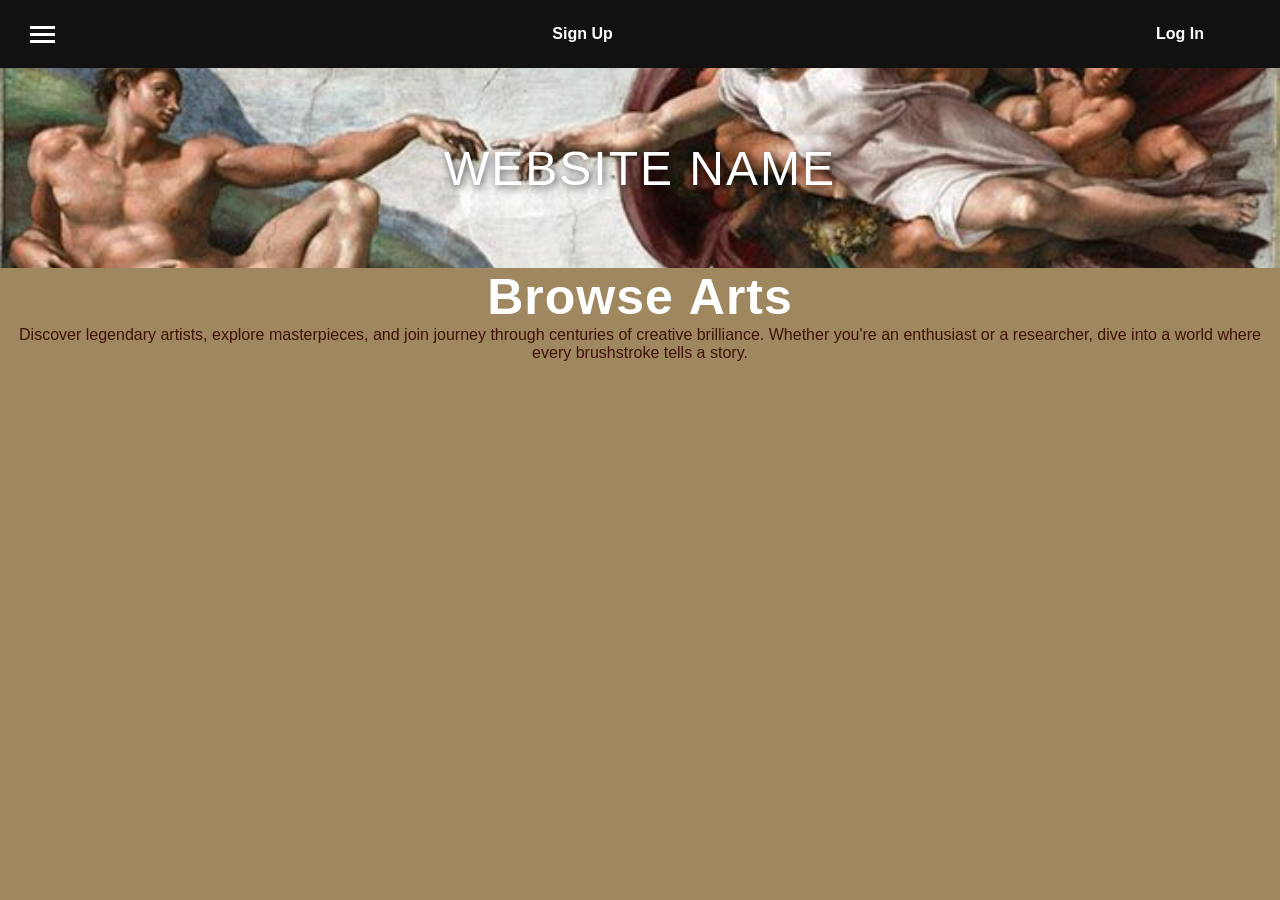
==== index.html @ c89aa7ad "yes" ====
<!DOCTYPE html>
<html lang="en">
    <head>
        <meta charset="utf-8">
        <title>The Work Of Art</title>
        <link rel="stylesheet" href="style.css">
    </head>
    <body>
      <header class="site-header">
        <nav class="nav-bar">
          <div class="menu-icon">
            <span></span>
            <span></span>
            <span></span>
          </div>
          <a href="Pagethree.html" class="nav-button">Sign Up</a>
          <a href="Pagetwo.html" class="nav-button">Log In</a>
        </nav>
        <div class="hero-banner">
          <a href="index.html">WEBSITE NAME</a>
        </div>

      </header>
      <main>
        <h1>Browse Arts</h1>
        <p>Discover legendary artists, explore masterpieces, and join journey through centuries of creative brilliance.
          Whether you're an enthusiast or a researcher, dive into a world where every brushstroke tells a story.
        </p>
      </main>

    </body>
</html>
---- style.css ----
* {
  margin: 0;
  padding: 0;
  box-sizing: border-box;
}

body {
    text-align: center;
    background-color: #9f8860;
    margin: 0px;
    color: white;
}
.nav-bar {
  background-color: #111;
  display: flex;
  justify-content: space-between; 
  align-items: center;
  padding: 15px 30px;
}

.nav-button {
    display: inline-block;
    color: #ffffff;             
    width: 140px;
    padding: 10px 0;
    text-decoration: none;      
    font-family:'Franklin Gothic Medium', 'Arial Narrow', Arial, sans-serif;
    font-weight: bold;
    font-size: 16px;
    border-radius: 0px;         
}

.menu-icon span {
  display: block;
  width: 25px;
  height: 3px;
  background-color: white;
  margin: 4px 0;
}

.hero-banner {
  background-image: url('Ohyeahart.jpg'); 
  background-size: cover;
  background-position: center;
  height: 200px; 
  display: flex;
  justify-content: center;
  align-items: center;
  position: relative;
}

.hero-banner a {
  color: white;
  font-size: 3rem;
  font-family: 'Impact', 'Arial Black', sans-serif;
  letter-spacing: 2px;
  text-shadow: 2px 2px 8px rgba(0, 0, 0, 0.7);
  text-decoration: none;
}
main {
  margin: 0 auto;
}

p {
  color: #411206;
  font-family: 'Franklin Gothic Medium', 'Arial Narrow', Arial, sans-serif;
}

header{
  background-color: #000000;
  margin: 0;
  text-align: center;
}

.logo {
    width: 400px;
    margin: 10px 0px;
}

nav {
    display: flex;
    justify-content: right;
    gap: 20px;
    padding-right: 50px;
}

#overlay {
    padding-top: 180px;
    font-style: italic;
}


h1 {
    color: #ffffff;
    font-family: 'Poppins', sans-serif;
    font-size: 50px;
    word-spacing: 2px;
    letter-spacing: 1px;
    margin: 0px 0px;
}
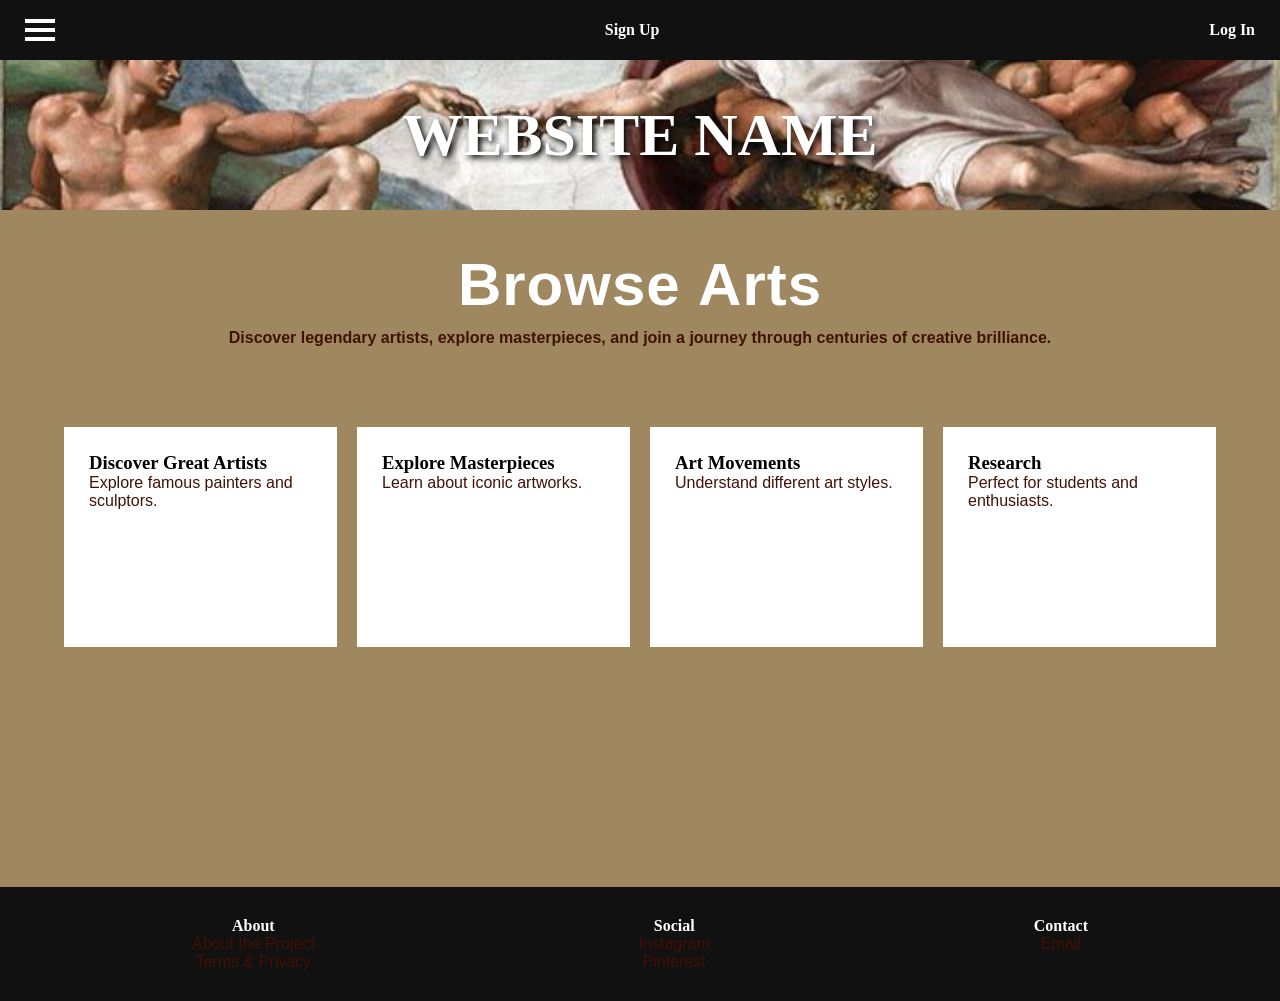
==== commit e8fc45e5: "Added footer and info boxes" ====
--- a/index.html
+++ b/index.html
@@ -22,11 +22,65 @@
 
       </header>
       <main>
-        <h1>Browse Arts</h1>
-        <p>Discover legendary artists, explore masterpieces, and join journey through centuries of creative brilliance.
-          Whether you're an enthusiast or a researcher, dive into a world where every brushstroke tells a story.
-        </p>
+       <section class="welcome">
+
+         <h1>Browse Arts</h1>
+         <p>
+           Discover legendary artists, explore masterpieces, and join a journey
+           through centuries of creative brilliance.
+         </p>
+       </section>
+
+       <section class="info-boxes">
+
+         <div class="box">
+           <h3>Discover Great Artists</h3>
+           <p>Explore famous painters and sculptors.</p>
+         </div>
+
+         <div class="box">
+           <h3>Explore Masterpieces</h3>
+           <p>Learn about iconic artworks.</p>
+          </div>
+
+         <div class="box">
+           <h3>Art Movements</h3>
+           <p>Understand different art styles.</p>
+         </div>
+
+         <div class="box">
+           <h3>Research</h3>
+           <p>Perfect for students and enthusiasts.</p>
+         </div>
+
+        </section>
+
       </main>
 
+      <footer>
+
+       <div class="footer-image"></div>
+
+       <div class="footer-content">
+         <div>
+            <h4>About</h4>
+            <p>About the Project</p>
+            <p>Terms & Privacy</p>
+         </div>
+
+         <div>
+            <h4>Social</h4>
+            <p>Instagram</p>
+            <p>Pinterest</p>
+         </div>
+
+         <div>
+            <h4>Contact</h4>
+            <p>Email</p>
+         </div>
+
+        </div>
+
+      </footer>
     </body>
 </html>
--- a/style.css
+++ b/style.css
@@ -10,55 +10,81 @@
     margin: 0px;
     color: white;
 }
-.nav-bar {
-  background-color: #111;
-  display: flex;
-  justify-content: space-between; 
-  align-items: center;
-  padding: 15px 30px;
+
+.nav-bar{
+    background:#111;
+    height:60px;
+
+    display:flex;
+    justify-content:space-between;
+    align-items:center;
+
+    padding:0 25px;
 }
 
-.nav-button {
-    display: inline-block;
-    color: #ffffff;             
-    width: 140px;
-    padding: 10px 0;
-    text-decoration: none;      
-    font-family:'Franklin Gothic Medium', 'Arial Narrow', Arial, sans-serif;
-    font-weight: bold;
-    font-size: 16px;
-    border-radius: 0px;         
+.nav-button{
+    color:white;
+    text-decoration:none;
+    font-weight:bold;
 }
 
-.menu-icon span {
-  display: block;
-  width: 25px;
-  height: 3px;
-  background-color: white;
-  margin: 4px 0;
+.menu-icon{
+    display:flex;
+    flex-direction:column;
+    gap:5px;
 }
 
-.hero-banner {
-  background-image: url('Ohyeahart.jpg'); 
-  background-size: cover;
-  background-position: center;
-  height: 200px; 
-  display: flex;
-  justify-content: center;
-  align-items: center;
-  position: relative;
+.menu-icon span{
+    width:30px;
+    height:4px;
+    background:white;
 }
 
-.hero-banner a {
-  color: white;
-  font-size: 3rem;
-  font-family: 'Impact', 'Arial Black', sans-serif;
-  letter-spacing: 2px;
-  text-shadow: 2px 2px 8px rgba(0, 0, 0, 0.7);
-  text-decoration: none;
+.hero-banner{
+
+    background-image:url("Ohyeahart.jpg");
+
+    background-size:cover;
+    background-position:center;
+
+    height: 150px;
+
+    display:flex;
+    justify-content:center;
+    align-items:center;
 }
+
+.hero-banner a{
+
+    text-decoration:none;
+    color:white;
+    font-size:60px;
+    font-weight:bold;
+    text-shadow:3px 3px 6px black;
+}
+
 main {
   margin: 0 auto;
+}
+
+.welcome{
+
+    text-align:center;
+    padding:40px;
+
+}
+
+.welcome h1{
+
+    color:white;
+    font-size:60px;
+}
+
+.welcome p{
+
+    margin-top:10px;
+    font-weight:bold;
+
 }
 
 p {
@@ -99,3 +125,50 @@
     margin: 0px 0px;
 }
 
+.info-boxes{
+
+    display:grid;
+
+    grid-template-columns:repeat(4,1fr);
+
+    gap:20px;
+
+    width:90%;
+
+    margin:40px auto;
+}
+
+.box{
+
+    background:white;
+
+    color:black;
+
+    padding:25px;
+
+    min-height:220px;
+
+    text-align:left;
+}
+
+footer{
+
+    margin-top:60px;
+}
+
+.footer-image{
+
+    background-image:url("images/footer.jpg");
+    height:180px;
+    background-size:cover;
+    background-position:center;
+
+}
+
+.footer-content{
+    background:#111;
+    color:white;
+    display:flex;
+    justify-content:space-around;
+    paddinG:30px;
+}
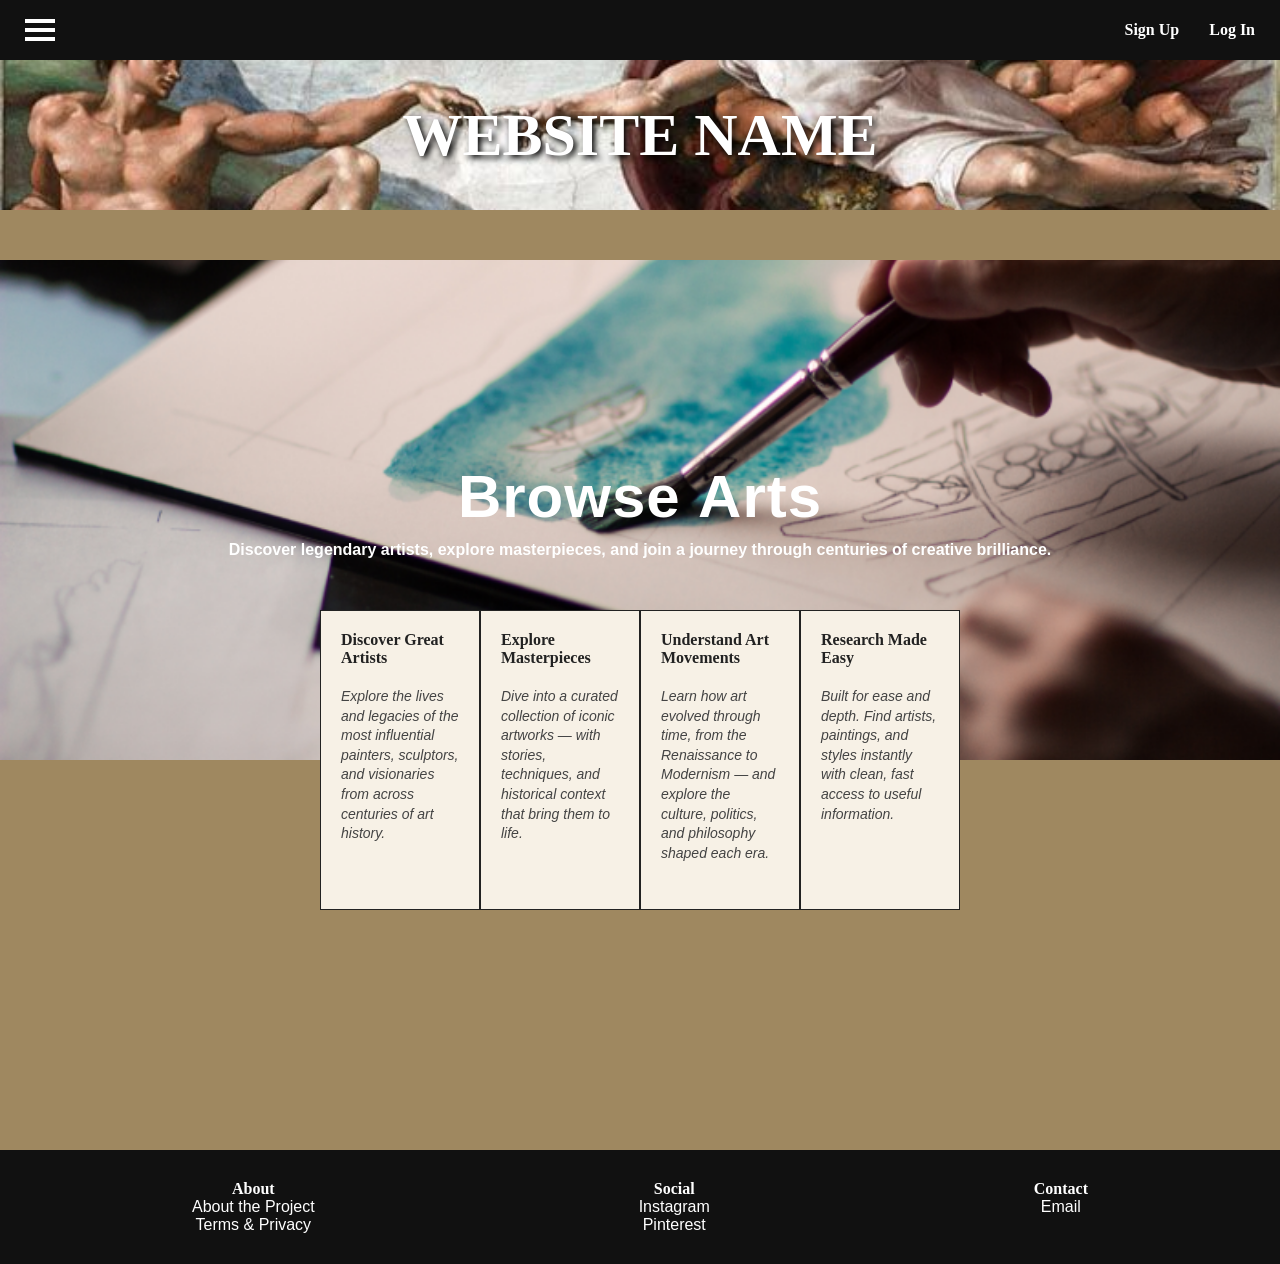
==== commit e5eb0197: "Major changes - improved info boxes and added main image" ====
--- a/index.html
+++ b/index.html
@@ -22,35 +22,48 @@
 
       </header>
       <main>
-       <section class="welcome">
 
+        <section class="welcome">
          <h1>Browse Arts</h1>
          <p>
-           Discover legendary artists, explore masterpieces, and join a journey
-           through centuries of creative brilliance.
+            Discover legendary artists, explore masterpieces, and join a journey
+            through centuries of creative brilliance.
          </p>
-       </section>
+        </section>
 
-       <section class="info-boxes">
+        <section class="info-boxes">
 
          <div class="box">
            <h3>Discover Great Artists</h3>
-           <p>Explore famous painters and sculptors.</p>
+           <p>
+              Explore the lives and legacies of the most influential painters,
+              sculptors, and visionaries from across centuries of art history.
+           </p>
          </div>
 
          <div class="box">
            <h3>Explore Masterpieces</h3>
-           <p>Learn about iconic artworks.</p>
+            <p>
+              Dive into a curated collection of iconic artworks — with stories,
+              techniques, and historical context that bring them to life.
+            </p>
           </div>
 
-         <div class="box">
-           <h3>Art Movements</h3>
-           <p>Understand different art styles.</p>
-         </div>
+          <div class="box">
+            <h3>Understand Art Movements</h3>
+            <p>
+             Learn how art evolved through time, from the Renaissance to
+             Modernism — and explore the culture, politics, and philosophy
+             shaped each era.
+            </p>
+          </div>
 
-         <div class="box">
-           <h3>Research</h3>
-           <p>Perfect for students and enthusiasts.</p>
+          <div class="box">
+           <h3>Research Made Easy</h3>
+           <p>
+             Built for ease and depth. Find artists, paintings, and styles
+             instantly with clean, fast access to useful information.
+           </p>
          </div>
 
         </section>
--- a/style.css
+++ b/style.css
@@ -12,26 +12,28 @@
 }
 
 .nav-bar{
+    display:flex;
+    align-items:center;
+    padding:0 25px;
     background:#111;
     height:60px;
+}
 
+.menu-icon{
     display:flex;
-    justify-content:space-between;
-    align-items:center;
+    flex-direction:column;
+    gap:5px;
+}
 
-    padding:0 25px;
+.nav-button:first-of-type{
+    margin-left:auto;
 }
 
 .nav-button{
     color:white;
     text-decoration:none;
     font-weight:bold;
-}
-
-.menu-icon{
-    display:flex;
-    flex-direction:column;
-    gap:5px;
+    margin-left:30px;
 }
 
 .menu-icon span{
@@ -68,10 +70,20 @@
 }
 
 .welcome{
+    background-image:url("art.png");
+    background-size:cover;
+    background-position:center;
+
+    height:500px;
+
+    display:flex;
+    flex-direction:column;
+    justify-content:center;
+    align-items:center;
 
     text-align:center;
     padding:40px;
-
+    margin-top: 50px;
 }
 
 .welcome h1{
@@ -88,7 +100,6 @@
 }
 
 p {
-  color: #411206;
   font-family: 'Franklin Gothic Medium', 'Arial Narrow', Arial, sans-serif;
 }
 
@@ -101,13 +112,6 @@
 .logo {
     width: 400px;
     margin: 10px 0px;
-}
-
-nav {
-    display: flex;
-    justify-content: right;
-    gap: 20px;
-    padding-right: 50px;
 }
 
 #overlay {
@@ -126,29 +130,44 @@
 }
 
 .info-boxes{
+    display:grid;
+    grid-template-columns:repeat(4, 1fr);
 
-    display:grid;
+    width:50%;
+    margin:-150px auto 0;
 
-    grid-template-columns:repeat(4,1fr);
-
-    gap:20px;
-
-    width:90%;
-
-    margin:40px auto;
+    position:relative;
+    z-index:2;
 }
 
 .box{
+    background:#f7f1e6;
+    color:#222;
 
-    background:white;
+    padding:20px;
 
-    color:black;
+    height:300px;
 
-    padding:25px;
+    border:1px solid #222;
 
-    min-height:220px;
+    border-radius:0;
+
+    box-shadow:none;
 
     text-align:left;
+}
+
+.box h3{
+    font-size:16px;
+    margin-bottom:20px;
+    color:#222;
+}
+
+.box p{
+    color:#444;
+    line-height:1.4;
+    font-style:italic;
+    font-size:14px;
 }
 
 footer{
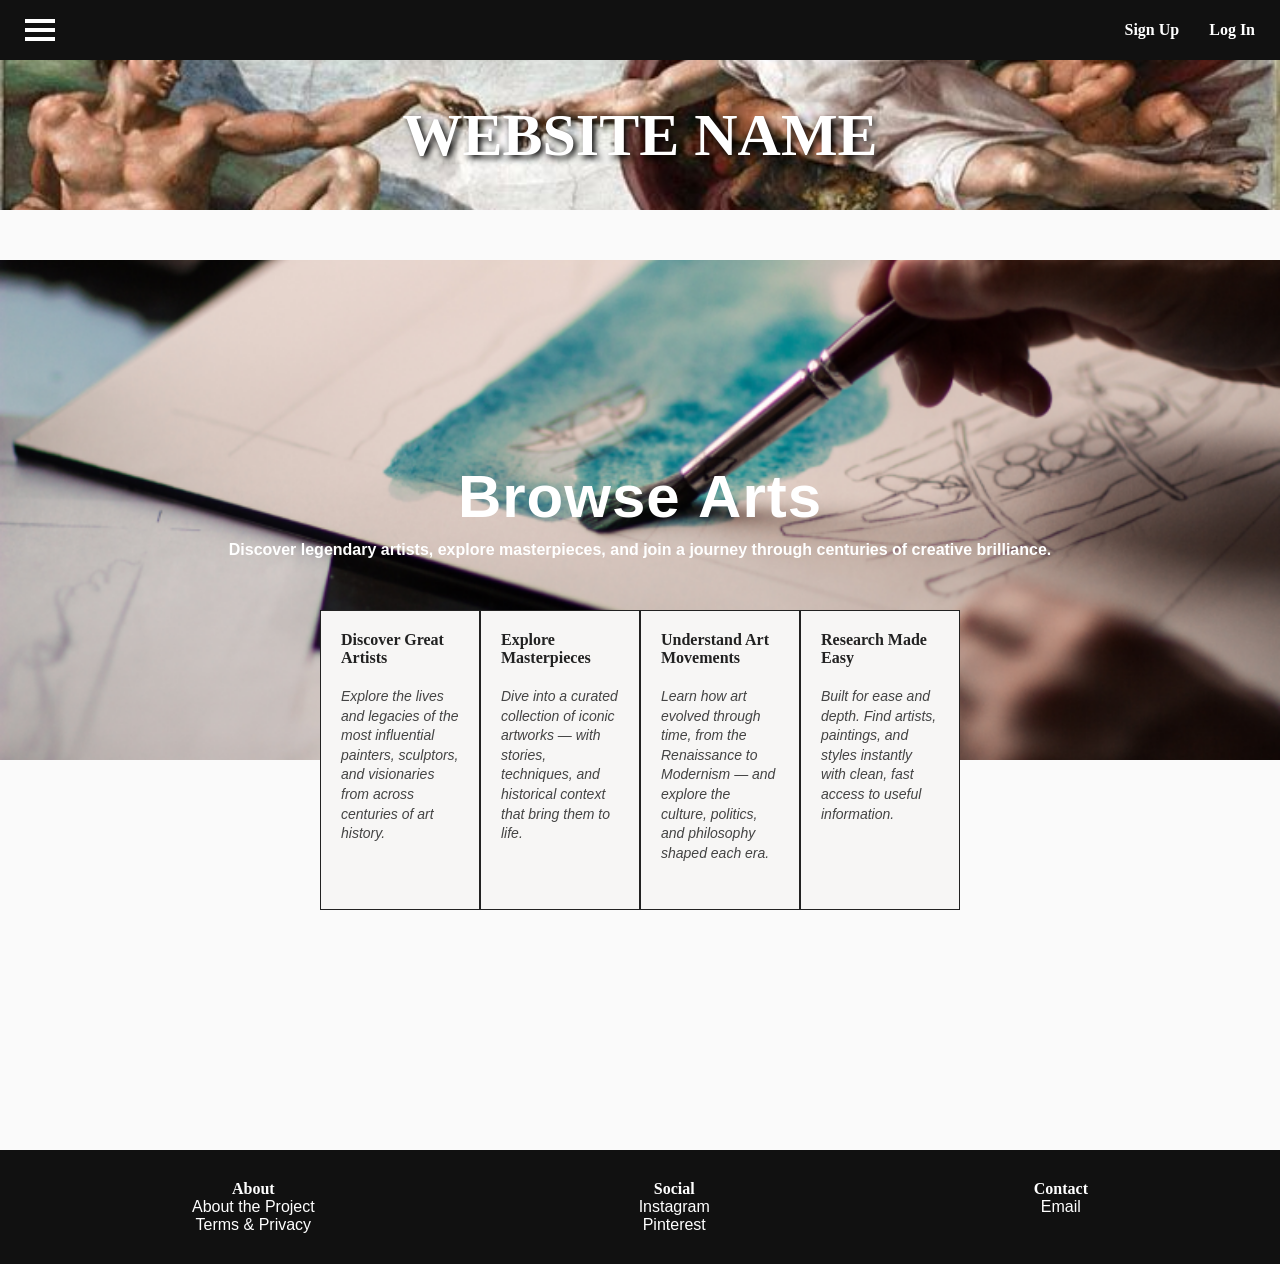
==== commit fe67ffdc: "Added a menu and improvised it" ====
--- a/index.html
+++ b/index.html
@@ -8,10 +8,57 @@
     <body>
       <header class="site-header">
         <nav class="nav-bar">
-          <div class="menu-icon">
-            <span></span>
-            <span></span>
-            <span></span>
+          <div class="menu-container">
+
+           <button class="menu-icon" id="menuBtn">
+             <span></span>
+             <span></span>
+             <span></span>
+           </button>
+
+           <div class="side-menu" id="sideMenu">
+
+             <button class="close-menu" id="closeBtn">
+               ×
+             </button>
+
+             <h4>MAIN</h4>
+
+             <a href="index.html">Home 🏠</a>
+             <a href="#">Artists 🎨</a>
+             <a href="#">Artworks 🖼️</a>
+             <a href="#">Movements / Styles 🌈</a>
+             <a href="#">Timeline 📜</a>
+             <a href="#">Explore by Region 🌎</a>
+             <a href="#">Learn Art 🧑‍🎨</a>
+
+
+             <h4>BROWSE</h4>
+
+             <a href="#">Featured Artist ⭐</a>
+             <a href="#">Random Artwork 🎲</a>
+             <a href="#">Artist Quotes 🖌️</a>
+             <a href="#">Did You Know? 💡</a>
+
+
+             <h4>INFORMATION</h4>
+
+             <a href="#">About the Site ℹ️</a>
+             <a href="#">Contact / Feedback 💬</a>
+             <a href="#">Terms & Licensing 📜</a>
+             <a href="#">Credits 🎨</a>
+
+
+             <h4>SOCIAL LINKS</h4>
+
+             <a href="#">Instagram</a>
+             <a href="#">Pinterest</a>
+             <a href="#">YouTube</a>
+             <a href="#">X / Twitter</a>
+             <a href="#">Email</a>
+
+            </div>
+
           </div>
           <a href="Pagethree.html" class="nav-button">Sign Up</a>
           <a href="Pagetwo.html" class="nav-button">Log In</a>
@@ -95,5 +142,24 @@
         </div>
 
       </footer>
+    <script>
+
+      const menuBtn = document.getElementById("menuBtn");
+      const sideMenu = document.getElementById("sideMenu");
+      const closeBtn = document.getElementById("closeBtn");
+
+      menuBtn.addEventListener("click", () => {
+
+        sideMenu.style.display = "flex";
+
+      });
+
+      closeBtn.addEventListener("click", () => {
+
+        sideMenu.style.display = "none";
+
+      });
+
+      </script>
     </body>
 </html>
--- a/style.css
+++ b/style.css
@@ -5,26 +5,121 @@
 }
 
 body {
-    text-align: center;
-    background-color: #9f8860;
-    margin: 0px;
-    color: white;
+  text-align: center;
+  background-color: #fafafa;
+  margin: 0px;
+  color: white;
 }
 
 .nav-bar{
-    display:flex;
-    align-items:center;
-    padding:0 25px;
-    background:#111;
-    height:60px;
+  display:flex;
+  align-items:center;
+  padding:0 25px;
+  background:#111;
+  height:60px;
 }
 
 .menu-icon{
-    display:flex;
+  background:none;
+  border:none;
+  cursor:pointer;
+  display:flex;
+  flex-direction:column;
+  gap:5px;
+}
+
+.menu-icon span{
+  width:30px;
+  height:4px;
+  background:white;
+}
+
+.menu-container{
+  position:relative;
+}
+
+.side-menu{
+    position:fixed;
+
+    top:0;
+    left:0;
+
+    width:300px;
+    height:100vh;
+
+    background:#ffffff;
+
+    padding:25px 30px;
+
+    border:1px solid #777;
+    border-radius:0 15px 15px 0;
+
+    box-shadow:5px 0 15px rgba(0,0,0,.3);
+
+    display:none;
     flex-direction:column;
-    gap:5px;
-}
-
+
+    z-index:2000;
+
+    text-align:left;
+}
+
+.close-menu{
+
+    align-self:flex-start;
+
+    background:none;
+
+    border:none;
+
+    font-size:25px;
+
+    line-height:20px;
+
+    cursor:pointer;
+
+    color:#111;
+
+    padding:0;
+
+    margin-bottom:10px;
+
+}
+
+.side-menu h4{
+    font-family:Arial, sans-serif;
+    font-size:18px;
+
+    margin:20px 0 8px;
+
+    color:#111;
+}
+.side-menu a{
+    color:#222;
+    text-decoration:none;
+
+    font-family:Arial, sans-serif;
+    font-size:16px;
+
+    padding:7px 0;
+
+    display:block;
+}
+
+.side-menu a::before{
+    content:"•";
+    margin-right:10px;
+}
+
+.side-menu a:hover{
+
+    text-decoration:underline;
+
+}
+.side-menu a:hover{
+  background:#f2f2f2;
+
+}
 .nav-button:first-of-type{
     margin-left:auto;
 }
@@ -36,11 +131,6 @@
     margin-left:30px;
 }
 
-.menu-icon span{
-    width:30px;
-    height:4px;
-    background:white;
-}
 
 .hero-banner{
 
@@ -141,19 +231,13 @@
 }
 
 .box{
-    background:#f7f1e6;
+    background:#f7f6f5;
     color:#222;
-
     padding:20px;
-
     height:300px;
-
     border:1px solid #222;
-
     border-radius:0;
-
     box-shadow:none;
-
     text-align:left;
 }
 
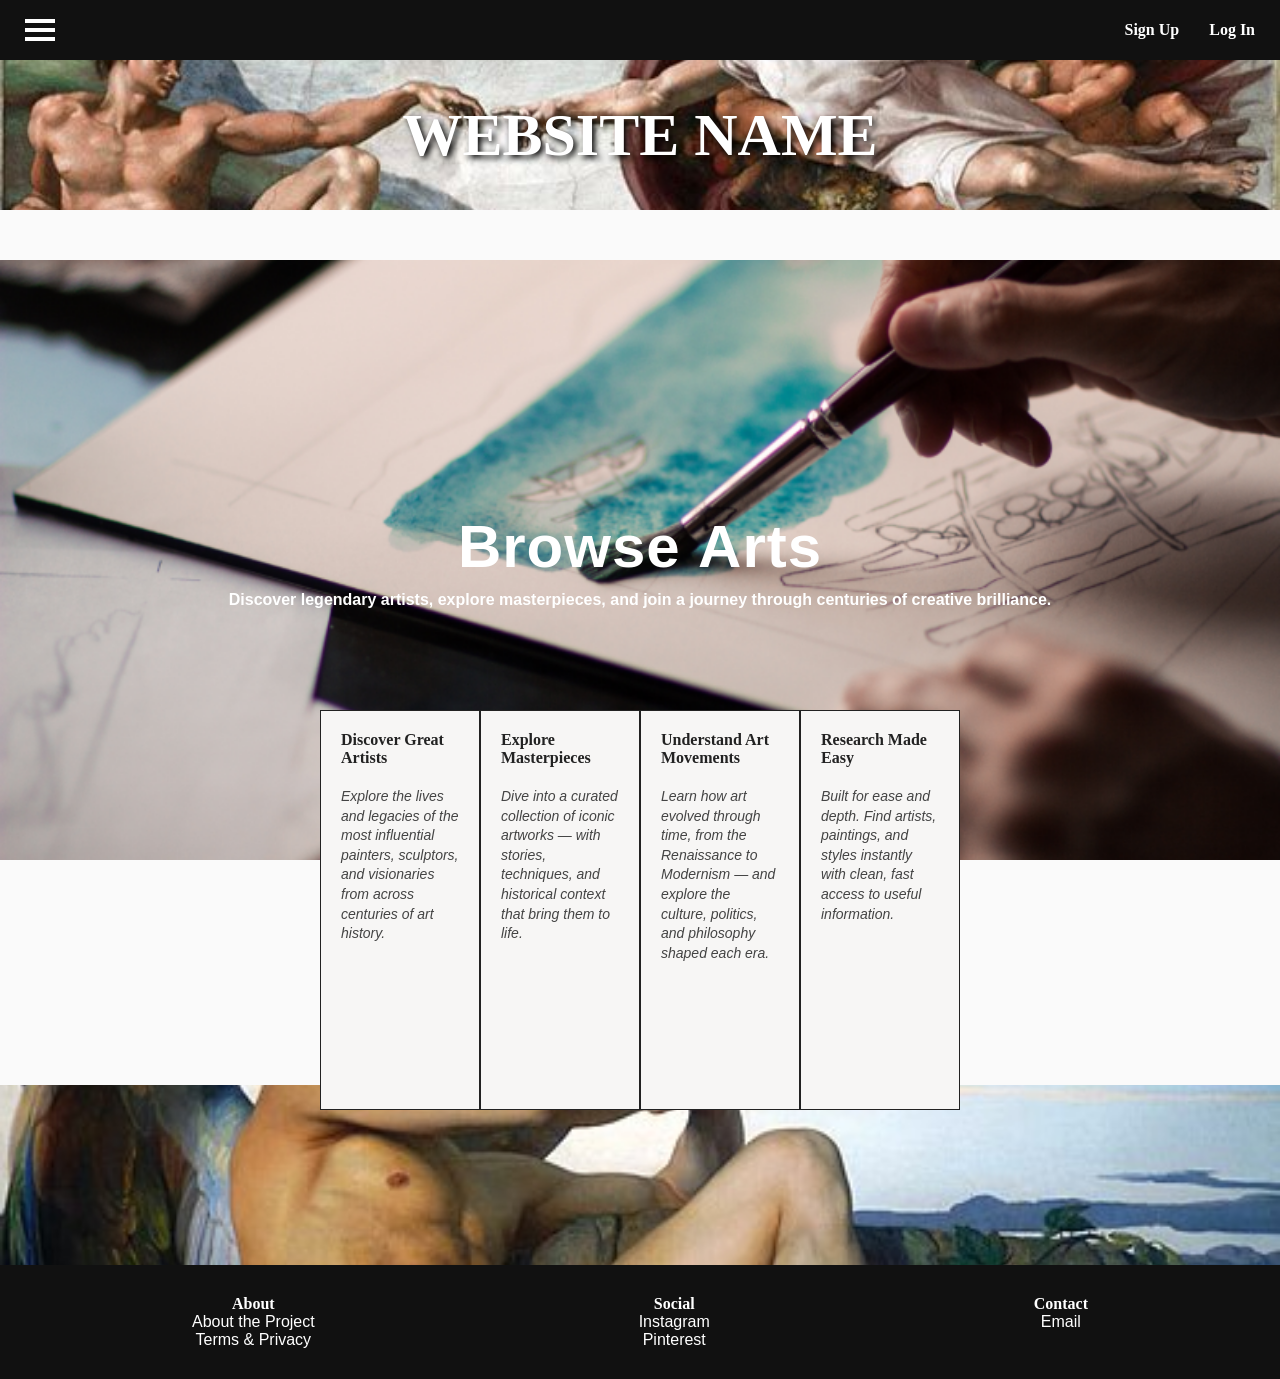
==== commit 17d7a460: "Minor Changes" ====
--- a/index.html
+++ b/index.html
@@ -24,29 +24,29 @@
 
              <h4>MAIN</h4>
 
-             <a href="index.html">Home 🏠</a>
-             <a href="#">Artists 🎨</a>
-             <a href="#">Artworks 🖼️</a>
-             <a href="#">Movements / Styles 🌈</a>
-             <a href="#">Timeline 📜</a>
-             <a href="#">Explore by Region 🌎</a>
-             <a href="#">Learn Art 🧑‍🎨</a>
+             <a href="index.html">Home </a>
+             <a href="#">Artists </a>
+             <a href="#">Artworks </a>
+             <a href="#">Movements / Styles </a>
+             <a href="#">Timeline </a>
+             <a href="#">Explore by Region </a>
+             <a href="#">Learn Art </a>
 
 
              <h4>BROWSE</h4>
 
-             <a href="#">Featured Artist ⭐</a>
-             <a href="#">Random Artwork 🎲</a>
-             <a href="#">Artist Quotes 🖌️</a>
-             <a href="#">Did You Know? 💡</a>
+             <a href="#">Featured Artist </a>
+             <a href="#">Random Artwork </a>
+             <a href="#">Artist Quotes </a>
+             <a href="#">Did You Know? </a>
 
 
              <h4>INFORMATION</h4>
 
-             <a href="#">About the Site ℹ️</a>
-             <a href="#">Contact / Feedback 💬</a>
-             <a href="#">Terms & Licensing 📜</a>
-             <a href="#">Credits 🎨</a>
+             <a href="#">About the Site </a>
+             <a href="#">Contact / Feedback </a>
+             <a href="#">Terms & Licensing </a>
+             <a href="#">Credits </a>
 
 
              <h4>SOCIAL LINKS</h4>
--- a/style.css
+++ b/style.css
@@ -1,9 +1,31 @@
+/* ========================================
+   RESET / GLOBAL STYLES
+======================================== */
+
 * {
   margin: 0;
   padding: 0;
   box-sizing: border-box;
 }
 
+p {
+  font-family: 'Franklin Gothic Medium', 'Arial Narrow', Arial, sans-serif;
+}
+
+h1 {
+  color: #ffffff;
+  font-family: 'Poppins', sans-serif;
+  font-size: 50px;
+  word-spacing: 2px;
+  letter-spacing: 1px;
+  margin: 0px 0px;
+}
+
+
+/* ========================================
+   BODY
+======================================== */
+
 body {
   text-align: center;
   background-color: #fafafa;
@@ -11,267 +33,274 @@
   color: white;
 }
 
-.nav-bar{
-  display:flex;
-  align-items:center;
-  padding:0 25px;
-  background:#111;
-  height:60px;
-}
-
-.menu-icon{
-  background:none;
-  border:none;
-  cursor:pointer;
-  display:flex;
-  flex-direction:column;
-  gap:5px;
-}
-
-.menu-icon span{
-  width:30px;
-  height:4px;
-  background:white;
-}
-
-.menu-container{
-  position:relative;
-}
-
-.side-menu{
-    position:fixed;
-
-    top:0;
-    left:0;
-
-    width:300px;
-    height:100vh;
-
-    background:#ffffff;
-
-    padding:25px 30px;
-
-    border:1px solid #777;
-    border-radius:0 15px 15px 0;
-
-    box-shadow:5px 0 15px rgba(0,0,0,.3);
-
-    display:none;
-    flex-direction:column;
-
-    z-index:2000;
-
-    text-align:left;
-}
-
-.close-menu{
-
-    align-self:flex-start;
-
-    background:none;
-
-    border:none;
-
-    font-size:25px;
-
-    line-height:20px;
-
-    cursor:pointer;
-
-    color:#111;
-
-    padding:0;
-
-    margin-bottom:10px;
-
-}
-
-.side-menu h4{
-    font-family:Arial, sans-serif;
-    font-size:18px;
-
-    margin:20px 0 8px;
-
-    color:#111;
-}
-.side-menu a{
-    color:#222;
-    text-decoration:none;
-
-    font-family:Arial, sans-serif;
-    font-size:16px;
-
-    padding:7px 0;
-
-    display:block;
-}
-
-.side-menu a::before{
-    content:"•";
-    margin-right:10px;
-}
-
-.side-menu a:hover{
-
-    text-decoration:underline;
-
-}
-.side-menu a:hover{
-  background:#f2f2f2;
-
-}
-.nav-button:first-of-type{
-    margin-left:auto;
-}
-
-.nav-button{
-    color:white;
-    text-decoration:none;
-    font-weight:bold;
-    margin-left:30px;
-}
-
-
-.hero-banner{
-
-    background-image:url("Ohyeahart.jpg");
-
-    background-size:cover;
-    background-position:center;
-
-    height: 150px;
-
-    display:flex;
-    justify-content:center;
-    align-items:center;
-}
-
-.hero-banner a{
-
-    text-decoration:none;
-    color:white;
-    font-size:60px;
-    font-weight:bold;
-    text-shadow:3px 3px 6px black;
-}
-
-main {
-  margin: 0 auto;
-}
-
-.welcome{
-    background-image:url("art.png");
-    background-size:cover;
-    background-position:center;
-
-    height:500px;
-
-    display:flex;
-    flex-direction:column;
-    justify-content:center;
-    align-items:center;
-
-    text-align:center;
-    padding:40px;
-    margin-top: 50px;
-}
-
-.welcome h1{
-
-    color:white;
-    font-size:60px;
-}
-
-.welcome p{
-
-    margin-top:10px;
-    font-weight:bold;
-
-}
-
-p {
-  font-family: 'Franklin Gothic Medium', 'Arial Narrow', Arial, sans-serif;
-}
-
-header{
+
+/* ========================================
+   HEADER
+======================================== */
+
+header {
   background-color: #000000;
   margin: 0;
   text-align: center;
 }
 
-.logo {
-    width: 400px;
-    margin: 10px 0px;
-}
-
-#overlay {
-    padding-top: 180px;
-    font-style: italic;
-}
-
-
-h1 {
-    color: #ffffff;
-    font-family: 'Poppins', sans-serif;
-    font-size: 50px;
-    word-spacing: 2px;
-    letter-spacing: 1px;
-    margin: 0px 0px;
-}
-
-.info-boxes{
-    display:grid;
-    grid-template-columns:repeat(4, 1fr);
-
-    width:50%;
-    margin:-150px auto 0;
-
-    position:relative;
-    z-index:2;
-}
-
-.box{
-    background:#f7f6f5;
-    color:#222;
-    padding:20px;
-    height:300px;
-    border:1px solid #222;
-    border-radius:0;
-    box-shadow:none;
-    text-align:left;
-}
-
-.box h3{
-    font-size:16px;
-    margin-bottom:20px;
-    color:#222;
-}
-
-.box p{
-    color:#444;
-    line-height:1.4;
-    font-style:italic;
-    font-size:14px;
-}
-
-footer{
-
-    margin-top:60px;
-}
-
-.footer-image{
-
-    background-image:url("images/footer.jpg");
-    height:180px;
-    background-size:cover;
-    background-position:center;
-
-}
-
-.footer-content{
-    background:#111;
-    color:white;
-    display:flex;
-    justify-content:space-around;
-    paddinG:30px;
-}
+
+/* ========================================
+   NAVIGATION BAR
+======================================== */
+
+.nav-bar {
+  display: flex;
+  align-items: center;
+  padding: 0 25px;
+  background: #111;
+  height: 60px;
+}
+
+.nav-button:first-of-type {
+  margin-left: auto;
+}
+
+.nav-button {
+  color: white;
+  text-decoration: none;
+  font-weight: bold;
+  margin-left: 30px;
+}
+
+
+/* ========================================
+   HAMBURGER MENU
+======================================== */
+
+.menu-container {
+  position: relative;
+}
+
+.menu-icon {
+  background: none;
+  border: none;
+  cursor: pointer;
+  display: flex;
+  flex-direction: column;
+  gap: 5px;
+}
+
+.menu-icon span {
+  width: 30px;
+  height: 4px;
+  background: white;
+}
+
+
+/* ========================================
+   SIDE MENU
+======================================== */
+
+.side-menu {
+  position: fixed;
+  top: 0;
+  left: 0;
+  width: 300px;
+  height: 100vh;
+  background: #ffffff;
+  padding: 25px 30px;
+  border: 1px solid #777;
+  border-radius: 0 15px 15px 0;
+  box-shadow: 5px 0 15px rgba(0,0,0,.3);
+  display: none;
+  flex-direction: column;
+  z-index: 2000;
+  text-align: left;
+}
+
+
+/* Close Button */
+
+.close-menu {
+  align-self: flex-start;
+  background: none;
+  border: none;
+  font-size: 25px;
+  line-height: 20px;
+  cursor: pointer;
+  color: #111;
+  padding: 0;
+  margin-bottom: 10px;
+}
+
+
+/* Side Menu Headings */
+
+.side-menu h4 {
+  font-family: Arial, sans-serif;
+  font-size: 18px;
+  margin: 20px 0 8px;
+  color: #111;
+}
+
+
+/* Side Menu Links */
+
+.side-menu a {
+  color: #222;
+  text-decoration: none;
+  font-family: Arial, sans-serif;
+  font-size: 16px;
+  padding: 7px 0;
+  display: block;
+}
+
+
+/* Side Menu Bullets */
+
+.side-menu a::before {
+  content: "•";
+  margin-right: 10px;
+}
+
+
+/* Side Menu Hover */
+
+.side-menu a:hover {
+  text-decoration: underline;
+  background: #f2f2f2;
+}
+
+
+/* ========================================
+   HERO BANNER
+======================================== */
+
+.hero-banner {
+  background-image: url("Ohyeahart.jpg");
+  background-size: cover;
+  background-position: center;
+  height: 150px;
+  display: flex;
+  justify-content: center;
+  align-items: center;
+}
+
+.hero-banner a {
+  text-decoration: none;
+  color: white;
+  font-size: 60px;
+  font-weight: bold;
+  text-shadow: 3px 3px 6px black;
+}
+
+
+/* ========================================
+   MAIN
+======================================== */
+
+main {
+  margin: 0 auto;
+}
+
+
+/* ========================================
+   WELCOME SECTION
+======================================== */
+
+.welcome {
+  background-image: url("art.png");
+  background-size: cover;
+  background-position: center;
+  height: 600px;
+  display: flex;
+  flex-direction: column;
+  justify-content: center;
+  align-items: center;
+  text-align: center;
+  padding: 40px;
+  margin-top: 50px;
+}
+
+.welcome h1 {
+  color: white;
+  font-size: 60px;
+}
+
+.welcome p {
+  margin-top: 10px;
+  font-weight: bold;
+}
+
+
+/* ========================================
+   INFO BOXES
+======================================== */
+
+.info-boxes {
+  display: grid;
+  grid-template-columns: repeat(4, 1fr);
+  width: 50%;
+  margin: -150px auto 0;
+  position: relative;
+  z-index: 2;
+}
+
+
+/* Individual Box */
+
+.box {
+  background: #f7f6f5;
+  color: #222;
+  padding: 20px;
+  height: 400px;
+  border: 1px solid #222;
+  border-radius: 0;
+  box-shadow: none;
+  text-align: left;
+}
+
+
+/* Box Heading */
+
+.box h3 {
+  font-size: 16px;
+  margin-bottom: 20px;
+  color: #222;
+}
+
+
+/* Box Paragraph */
+
+.box p {
+  color: #444;
+  line-height: 1.4;
+  font-style: italic;
+  font-size: 14px;
+}
+
+
+/* ========================================
+   FOOTER
+======================================== */
+
+footer {
+  margin-top: -25px;
+}
+
+
+/* Footer Image */
+
+.footer-image {
+  background-image: url("Footer.png");
+  height: 180px;
+  background-size: cover;
+  background-position: center;
+}
+
+
+/* Footer Content */
+
+.footer-content {
+  background: #111;
+  color: white;
+  display: flex;
+  justify-content: space-around;
+  padding: 30px;
+}
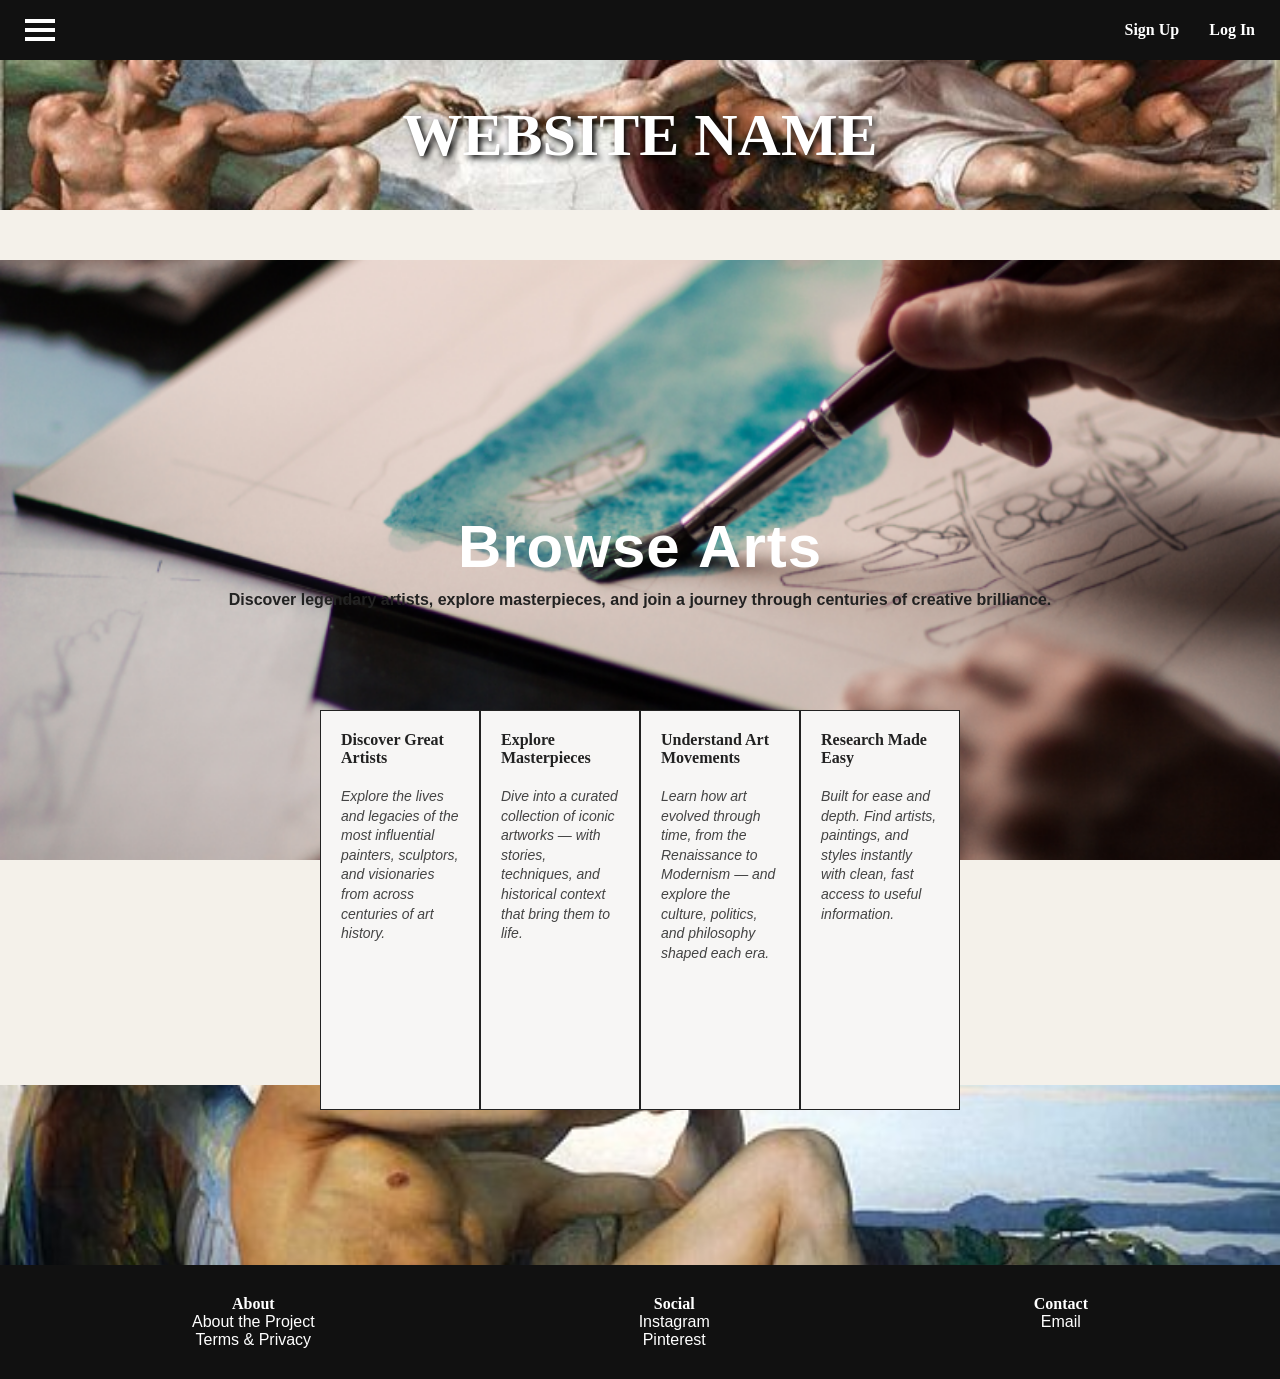
==== commit 0217ebf9: "added sign up and log in" ====
--- a/index.html
+++ b/index.html
@@ -5,7 +5,7 @@
         <title>The Work Of Art</title>
         <link rel="stylesheet" href="style.css">
     </head>
-    <body>
+    <body>    
       <header class="site-header">
         <nav class="nav-bar">
           <div class="menu-container">
--- a/style.css
+++ b/style.css
@@ -28,9 +28,9 @@
 
 body {
   text-align: center;
-  background-color: #fafafa;
+  background-color: #F4F1EA; /* Changed from #fafafa to a warm gallery cream */
   margin: 0px;
-  color: white;
+  color: #222; /* Changed from white so your text is visible on the light background */
 }
 
 
@@ -303,4 +303,125 @@
   display: flex;
   justify-content: space-around;
   padding: 30px;
+}
+
+/* ========================================
+   AUTHENTICATION FORMS (LOG IN / SIGN UP)
+======================================== */
+
+.auth-section {
+  display: grid;
+  grid-template-columns: 1fr 400px 1fr; 
+  gap: 250px; 
+  align-items: center;
+  padding: 80px 40px;
+  max-width: 1400px; 
+  margin: 0 auto; 
+}
+
+.auth-side-content {
+  text-align: center;
+}
+
+.auth-side-content h3 {
+  font-family: 'Georgia', 'Times New Roman', serif; 
+  font-size: 26px; 
+  font-weight: normal; 
+  margin-bottom: 20px;
+  color: #111;
+  letter-spacing: 1px; 
+}
+
+.auth-side-content p {
+  font-size: 15px;
+  line-height: 1.8; 
+  font-family: 'Poppins', Arial, sans-serif; 
+  color: #555; 
+}
+
+
+/* ========================================
+   MOBILE RESPONSIVENESS
+======================================== */
+@media (max-width: 900px) {
+  .auth-section {
+    grid-template-columns: 1fr;
+    max-width: 500px;
+    gap: 40px; 
+  }
+}
+
+.auth-container {
+  background: #ffffff;
+  border: 1px solid #ddd;
+  padding: 40px;
+  width: 100%;
+  max-width: 400px;
+  text-align: left;
+  color: #222;
+  box-shadow: 0px 4px 10px rgba(0, 0, 0, 0.05);
+}
+
+.auth-container h2 {
+  font-family: 'Poppins', sans-serif;
+  margin-bottom: 25px;
+  text-align: center;
+  color: #111;
+  font-size: 28px;
+}
+
+.auth-form {
+  display: flex;
+  flex-direction: column;
+}
+
+.auth-form label {
+  margin-bottom: 8px;
+  font-family: 'Franklin Gothic Medium', 'Arial Narrow', Arial, sans-serif;
+  font-weight: bold;
+  font-size: 14px;
+}
+
+.auth-form input {
+  padding: 12px;
+  margin-bottom: 20px;
+  border: 1px solid #ccc;
+  font-size: 16px;
+  font-family: Arial, sans-serif;
+}
+
+.auth-form input:focus {
+  outline: none;
+  border-color: #111;
+}
+
+.auth-form button {
+  background-color: #111;
+  color: #fff;
+  padding: 15px;
+  border: none;
+  font-size: 16px;
+  font-weight: bold;
+  cursor: pointer;
+  margin-top: 10px;
+}
+
+.auth-form button:hover {
+  background-color: #333;
+}
+
+.auth-container p {
+  text-align: center;
+  margin-top: 20px;
+  font-size: 14px;
+}
+
+.auth-container a {
+  color: #111;
+  font-weight: bold;
+  text-decoration: none;
+}
+
+.auth-container a:hover {
+  text-decoration: underline;
 }
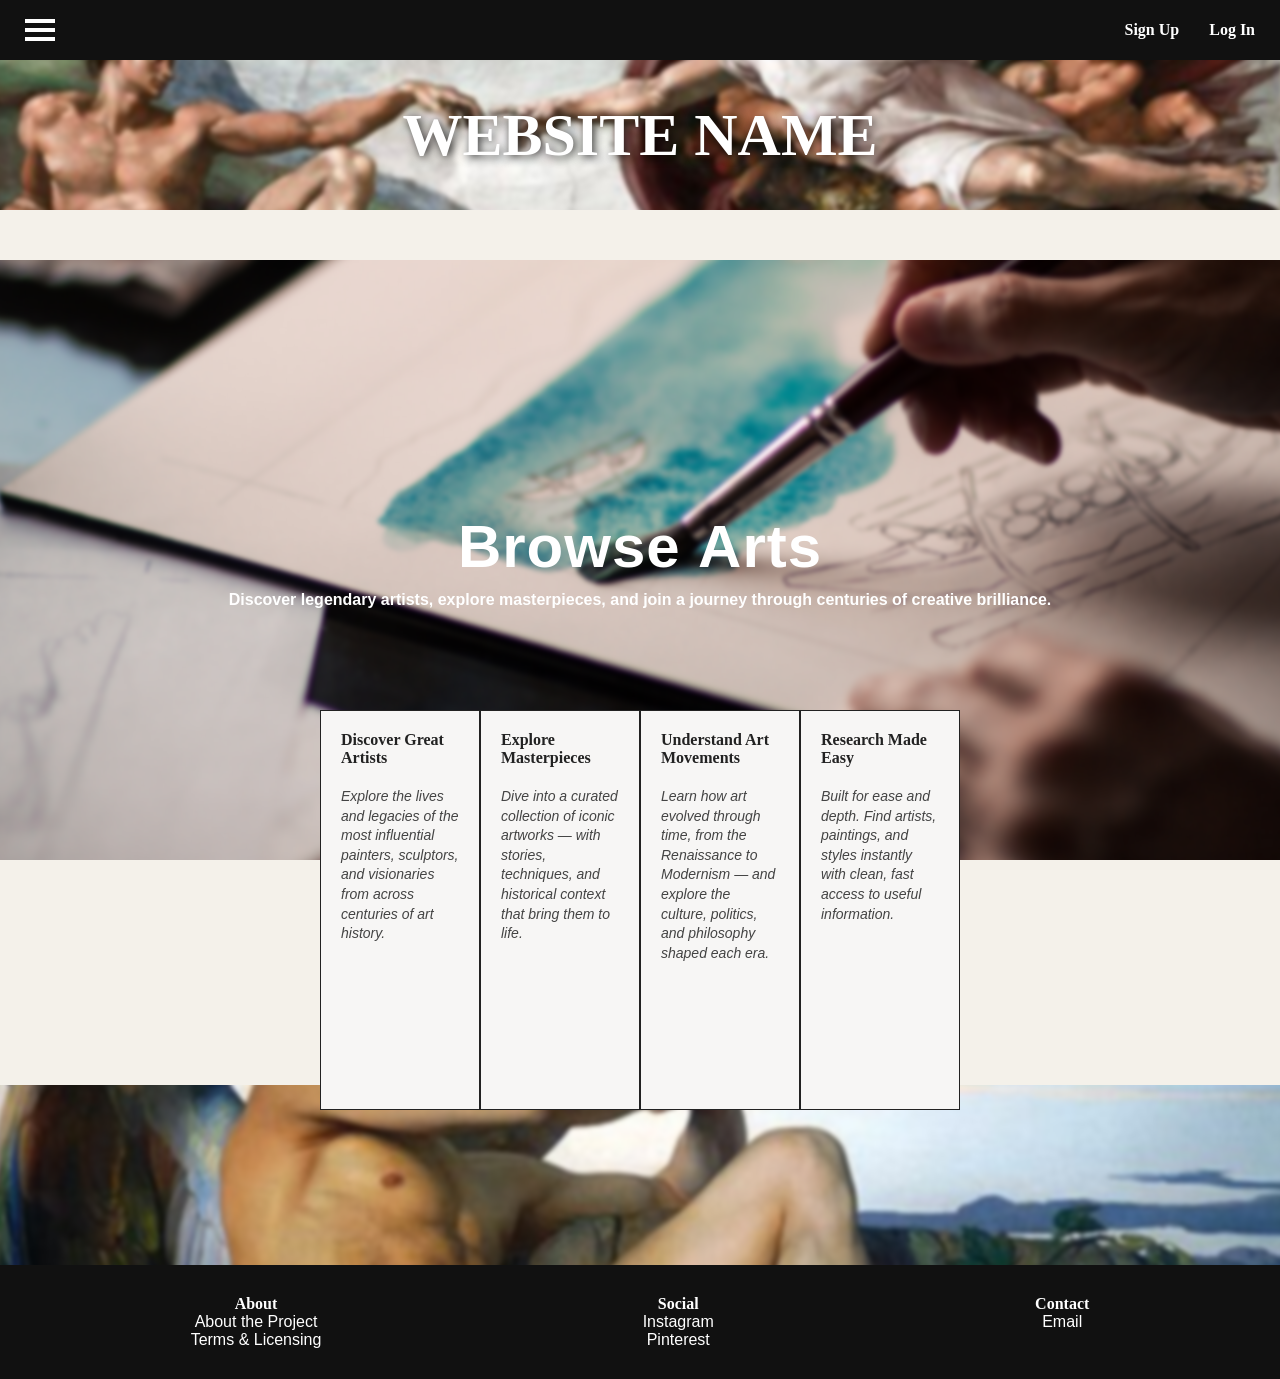
==== commit 4c873263: "Added mobile responsiveness" ====
--- a/index.html
+++ b/index.html
@@ -25,7 +25,7 @@
              <h4>MAIN</h4>
 
              <a href="index.html">Home </a>
-             <a href="#">Artists </a>
+             <a href="Artists.html">Artists </a>
              <a href="#">Artworks </a>
              <a href="#">Movements / Styles </a>
              <a href="#">Timeline </a>
@@ -35,7 +35,7 @@
 
              <h4>BROWSE</h4>
 
-             <a href="#">Featured Artist </a>
+             <a href="Featured.html">Featured Artist </a>
              <a href="#">Random Artwork </a>
              <a href="#">Artist Quotes </a>
              <a href="#">Did You Know? </a>
@@ -60,8 +60,8 @@
             </div>
 
           </div>
-          <a href="Pagethree.html" class="nav-button">Sign Up</a>
-          <a href="Pagetwo.html" class="nav-button">Log In</a>
+          <a href="SignUp.html" class="nav-button">Sign Up</a>
+          <a href="Login.html" class="nav-button">Log In</a>
         </nav>
         <div class="hero-banner">
           <a href="index.html">WEBSITE NAME</a>
@@ -125,7 +125,7 @@
          <div>
             <h4>About</h4>
             <p>About the Project</p>
-            <p>Terms & Privacy</p>
+            <p>Terms & Licensing</p>
          </div>
 
          <div>
--- a/style.css
+++ b/style.css
@@ -149,6 +149,7 @@
   font-size: 16px;
   padding: 7px 0;
   display: block;
+  transition: color 0.35s ease;
 }
 
 
@@ -165,29 +166,44 @@
 .side-menu a:hover {
   text-decoration: underline;
   background: #f2f2f2;
+  color: #85815c;
 }
 
 
 /* ========================================
    HERO BANNER
 ======================================== */
-
 .hero-banner {
-  background-image: url("Ohyeahart.jpg");
-  background-size: cover;
-  background-position: center;
+  position: relative;
   height: 150px;
   display: flex;
   justify-content: center;
   align-items: center;
-}
-
+  overflow: hidden; /* Keeps the blurred edges from spilling out */
+  background-color: #111; /* Dark base color */
+}
+
+/* This creates the blurred background layer */
+.hero-banner::before {
+  content: "";
+  position: absolute;
+  top: -10px; left: -10px; right: -10px; bottom: -10px; /* Stretched slightly to hide fuzzy edges */
+  background-image: url("Ohyeahart.jpg");
+  background-size: cover;
+  background-position: center;
+  filter: blur(2px); /* Change this number to make it more or less blurry */
+  z-index: 0;
+}
+
+/* This keeps the text crisp and on top */
 .hero-banner a {
+  position: relative;
+  z-index: 1;
   text-decoration: none;
   color: white;
   font-size: 60px;
   font-weight: bold;
-  text-shadow: 3px 3px 6px black;
+  text-shadow: 2px 2px 10px rgba(0,0,0,0.8);
 }
 
 
@@ -203,11 +219,8 @@
 /* ========================================
    WELCOME SECTION
 ======================================== */
-
 .welcome {
-  background-image: url("art.png");
-  background-size: cover;
-  background-position: center;
+  position: relative;
   height: 600px;
   display: flex;
   flex-direction: column;
@@ -216,10 +229,29 @@
   text-align: center;
   padding: 40px;
   margin-top: 50px;
+  overflow: hidden;
+}
+
+/* This creates the blurred background layer */
+.welcome::before {
+  content: "";
+  position: absolute;
+  top: -15px; left: -15px; right: -15px; bottom: -15px;
+  background-image: url("art.png");
+  background-size: cover;
+  background-position: center;
+  filter: blur(2px);
+  z-index: 0;
+}
+
+.welcome h1, 
+.welcome p {
+  position: relative;
+  z-index: 1;
+  color: white;
 }
 
 .welcome h1 {
-  color: white;
   font-size: 60px;
 }
 
@@ -288,12 +320,22 @@
 /* Footer Image */
 
 .footer-image {
+  position: relative;
+  height: 180px;
+  overflow: hidden; 
+  background-color: #111; 
+}
+
+.footer-image::before {
+  content: "";
+  position: absolute;
+  top: -15px; left: -15px; right: -15px; bottom: -15px; 
   background-image: url("Footer.png");
-  height: 180px;
   background-size: cover;
   background-position: center;
-}
-
+  filter: blur(2px); 
+  z-index: 0;
+}
 
 /* Footer Content */
 
@@ -337,18 +379,6 @@
   line-height: 1.8; 
   font-family: 'Poppins', Arial, sans-serif; 
   color: #555; 
-}
-
-
-/* ========================================
-   MOBILE RESPONSIVENESS
-======================================== */
-@media (max-width: 900px) {
-  .auth-section {
-    grid-template-columns: 1fr;
-    max-width: 500px;
-    gap: 40px; 
-  }
 }
 
 .auth-container {
@@ -424,4 +454,253 @@
 
 .auth-container a:hover {
   text-decoration: underline;
+}
+
+/* ========================================
+   FEATURED ARTISTS PAGE
+======================================== */
+
+.page-title {
+  padding: 60px 20px 20px;
+  color: #111; /* Or your Midnight Navy color */
+}
+
+.page-title h1 {
+  color: #111; /* Keep it dark so it shows on your cream background */
+  font-size: 40px;
+  margin-bottom: 10px;
+}
+
+.page-title p {
+  color: #555;
+  font-size: 18px;
+  font-style: italic;
+}
+
+.artists-grid {
+  display: grid;
+  /* Auto-fit creates rows that adapt to the screen size automatically */
+  grid-template-columns: repeat(auto-fit, minmax(250px, 1fr));
+  gap: 30px;
+  padding: 40px;
+  max-width: 1200px;
+  margin: 0 auto 80px;
+}
+
+.artist-card {
+  background: #ffffff;
+  border: 1px solid #ddd;
+  padding: 20px;
+  text-align: center;
+  box-shadow: 0px 4px 10px rgba(0, 0, 0, 0.05);
+}
+
+.artist-image {
+  height: 200px;
+  background-color: #ccc; /* Placeholder color until you add images */
+  background-size: cover;
+  background-position: center;
+  margin-bottom: 15px;
+}
+
+.artist-card h3 {
+  font-size: 20px;
+  margin-bottom: 10px;
+  color: #111;
+}
+
+.artist-card p {
+  font-size: 14px;
+  color: #444;
+  line-height: 1.5;
+  margin-bottom: 20px;
+}
+
+.view-profile {
+  display: inline-block;
+  background-color: #111;
+  color: #fff;
+  padding: 10px 20px;
+  text-decoration: none;
+  font-weight: bold;
+  font-size: 14px;
+  transition: background-color 0.3s;
+}
+
+.view-profile:hover {
+  background-color: #333;
+}
+
+/* ========================================
+   ARTISTS DIRECTORY (A-Z)
+======================================== */
+.directory-container {
+  max-width: 1200px;
+  margin: 0 auto 80px;
+  padding: 0 40px;
+  text-align: left;
+}
+
+.alphabet-filter {
+  display: flex;
+  flex-wrap: wrap;
+  gap: 15px;
+  margin-bottom: 40px;
+  padding-bottom: 20px;
+  border-bottom: 2px solid #ddd;
+}
+
+.alphabet-filter a {
+  color: #111;
+  font-weight: bold;
+  text-decoration: none;
+  font-size: 18px;
+}
+
+.alphabet-filter a:hover {
+  color: #555;
+}
+
+.directory-grid {
+  display: grid;
+  grid-template-columns: repeat(auto-fit, minmax(200px, 1fr));
+  gap: 40px;
+}
+
+.directory-column h3 {
+  font-size: 24px;
+  color: #111;
+  border-bottom: 1px solid #eee;
+  padding-bottom: 10px;
+  margin-bottom: 15px;
+}
+
+.directory-column ul {
+  list-style: none;
+  padding: 0;
+}
+
+.directory-column ul li {
+  margin-bottom: 10px;
+}
+
+.directory-column ul li a {
+  color: #444;
+  text-decoration: none;
+  font-size: 16px;
+}
+
+.directory-column ul li a:hover {
+  text-decoration: underline;
+  color: #111;
+}
+
+/* ========================================
+   MOBILE RESPONSIVENESS
+======================================== */
+@media (max-width: 900px) {
+  
+  /* Auth Pages */
+  .auth-section {
+    grid-template-columns: 1fr;
+    max-width: 500px;
+    gap: 40px; 
+  }
+
+  /* Hero Banner & Welcome Text */
+  .hero-banner a {
+    font-size: 35px;
+  }
+  
+  .welcome h1 {
+    font-size: 40px;
+  }
+  
+  .welcome p {
+    font-size: 16px;
+    padding: 0 15px;
+  }
+
+  /* Fix the squished Info Boxes */
+  .info-boxes {
+    display: flex; /* Forces flexbox layout */
+    flex-direction: column; /* Stacks the boxes top-to-bottom */
+    align-items: center;
+    width: 90%;
+    margin: -30px auto 50px; 
+    gap: 20px;
+  }
+
+  /* Ensure each individual box takes up the full width allowed */
+  .box {
+    width: 100%;
+    box-sizing: border-box;
+  }
+
+  /* Adjust the header navigation */
+  .nav-bar {
+    padding: 0 15px;
+  }
+  
+  .nav-button {
+    margin-left: 10px;
+    font-size: 14px;
+  }
+
+  /* Stack the footer links */
+  .footer-content {
+    display: flex;
+    flex-direction: column; /* Stacks the footer sections */
+    text-align: center;
+    gap: 30px;
+  }
+
+  /* Let the welcome section grow as tall as it needs to */
+  .welcome {
+    height: auto; 
+    min-height: 600px; /* Keeps it looking good if there isn't much text */
+    padding: 60px 20px 100px; /* Adds breathing room around the text */
+  }
+
+  /* Make sure the boxes strictly stack in one column */
+  .info-boxes {
+    display: grid;
+    grid-template-columns: 1fr; /* 1 column */
+    width: 90%;
+    margin: -50px auto 50px; 
+    gap: 20px;
+  } 
+
+  /* ========================================
+     FIX FOR FEATURED ARTISTS PAGE
+  ======================================== */
+  .artists-grid {
+    grid-template-columns: 1fr; /* Forces 1 single column */
+    padding: 20px;
+    gap: 20px;
+  }
+
+  /* ========================================
+     FIX FOR SIGN UP / LOG IN PAGES
+  ======================================== */
+  /* This overrides the 3-column layout to stack the text and form */
+  .auth-section {
+    display: flex;
+    flex-direction: column;
+    align-items: center;
+    padding: 20px;
+    gap: 30px;
+  }
+
+  /* ========================================
+     FIX FOR ARTISTS DIRECTORY
+  ======================================== */
+  .directory-grid {
+    grid-template-columns: 1fr; /* Forces 1 single column */
+    gap: 30px;
+  }
+  
+  .directory-container {
+    padding: 0 20px; /* Gives the text a little breathing room on the edges */
+  }
 }
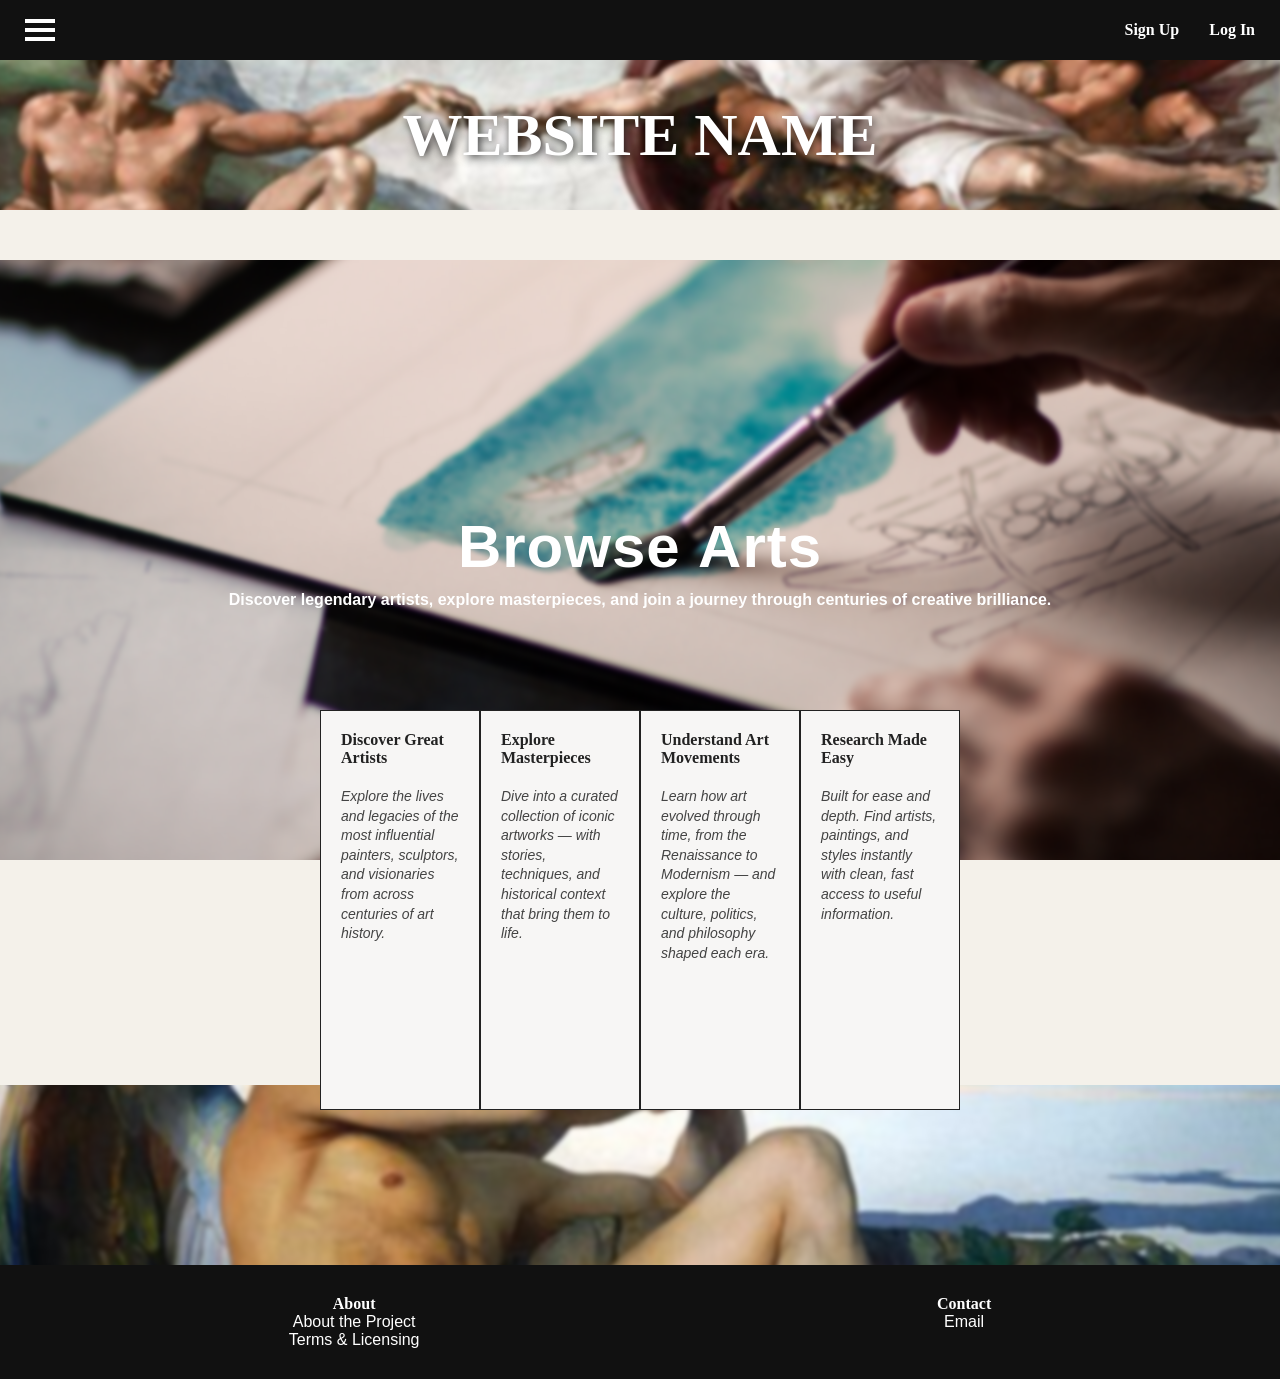
==== commit 5adc622b: "Updated Mobile Responsiveness and Fixed" ====
--- a/index.html
+++ b/index.html
@@ -4,6 +4,7 @@
         <meta charset="utf-8">
         <title>The Work Of Art</title>
         <link rel="stylesheet" href="style.css">
+        <meta name="viewport" content="width=device-width, initial-scale=1.0">
     </head>
     <body>    
       <header class="site-header">
@@ -127,13 +128,6 @@
             <p>About the Project</p>
             <p>Terms & Licensing</p>
          </div>
-
-         <div>
-            <h4>Social</h4>
-            <p>Instagram</p>
-            <p>Pinterest</p>
-         </div>
-
          <div>
             <h4>Contact</h4>
             <p>Email</p>
--- a/style.css
+++ b/style.css
@@ -386,7 +386,6 @@
   border: 1px solid #ddd;
   padding: 40px;
   width: 100%;
-  max-width: 400px;
   text-align: left;
   color: #222;
   box-shadow: 0px 4px 10px rgba(0, 0, 0, 0.05);
@@ -600,107 +599,73 @@
 ======================================== */
 @media (max-width: 900px) {
   
-  /* Auth Pages */
-  .auth-section {
-    grid-template-columns: 1fr;
-    max-width: 500px;
-    gap: 40px; 
+  /* 1. FORCE ALL GRIDS TO A SINGLE COLUMN */
+  .info-boxes,
+  .auth-section,
+  .artists-grid,
+  .directory-grid {
+    display: grid !important; 
+    grid-template-columns: 1fr !important; /* 1fr = 1 fraction (single column) */
+    width: 90%;
+    margin-left: auto;
+    margin-right: auto;
   }
 
-  /* Hero Banner & Welcome Text */
-  .hero-banner a {
-    font-size: 35px;
+  /* 2. FIX HOME PAGE OVERFLOW */
+  .welcome {
+    height: auto; 
+    min-height: 600px; 
+    padding: 60px 20px 100px; 
   }
   
-  .welcome h1 {
-    font-size: 40px;
-  }
+  .welcome h1 { font-size: 40px; }
+  .welcome p { font-size: 16px; padding: 0 15px; }
+  .hero-banner a { font-size: 35px; }
+
+  /* 3. FIX HEADER & FOOTER */
+  .nav-bar { padding: 0 15px; }
+  .nav-button { margin-left: 10px; font-size: 14px; }
   
-  .welcome p {
-    font-size: 16px;
-    padding: 0 15px;
-  }
-
-  /* Fix the squished Info Boxes */
-  .info-boxes {
-    display: flex; /* Forces flexbox layout */
-    flex-direction: column; /* Stacks the boxes top-to-bottom */
-    align-items: center;
-    width: 90%;
-    margin: -30px auto 50px; 
-    gap: 20px;
-  }
-
-  /* Ensure each individual box takes up the full width allowed */
-  .box {
-    width: 100%;
-    box-sizing: border-box;
-  }
-
-  /* Adjust the header navigation */
-  .nav-bar {
-    padding: 0 15px;
-  }
-  
-  .nav-button {
-    margin-left: 10px;
-    font-size: 14px;
-  }
-
-  /* Stack the footer links */
   .footer-content {
     display: flex;
-    flex-direction: column; /* Stacks the footer sections */
+    flex-direction: column; 
     text-align: center;
     gap: 30px;
   }
-
-  /* Let the welcome section grow as tall as it needs to */
-  .welcome {
-    height: auto; 
-    min-height: 600px; /* Keeps it looking good if there isn't much text */
-    padding: 60px 20px 100px; /* Adds breathing room around the text */
+  
+  .directory-container { padding: 0 20px; }
+  .side-menu { 
+    position: fixed !important; 
+    top: 0 !important;
+    left: 0 !important; 
+    width: 70% !important; 
+    max-width: 300px !important; 
+    
+    height: 85% !important; 
+    max-height: 85% !important;
+    border-bottom-right-radius: 20px !important; /* Rounds off the bottom corner */
+    
+    z-index: 9999 !important; 
+    overflow-y: auto !important; 
+    flex-direction: column !important; 
+    padding: 20px 20px 50px 20px !important; 
+    background-color: #ffffff !important; 
   }
 
-  /* Make sure the boxes strictly stack in one column */
-  .info-boxes {
-    display: grid;
-    grid-template-columns: 1fr; /* 1 column */
-    width: 90%;
-    margin: -50px auto 50px; 
-    gap: 20px;
-  } 
-
-  /* ========================================
-     FIX FOR FEATURED ARTISTS PAGE
-  ======================================== */
-  .artists-grid {
-    grid-template-columns: 1fr; /* Forces 1 single column */
-    padding: 20px;
-    gap: 20px;
+  .side-menu a, 
+  .side-menu li {
+    font-size: 14px; 
+    padding: 5px 0; 
   }
 
-  /* ========================================
-     FIX FOR SIGN UP / LOG IN PAGES
-  ======================================== */
-  /* This overrides the 3-column layout to stack the text and form */
-  .auth-section {
-    display: flex;
-    flex-direction: column;
-    align-items: center;
-    padding: 20px;
-    gap: 30px;
+  .side-menu h4 { /* Fixes your MAIN, BROWSE, etc. headers */
+    font-size: 16px;
+    margin-top: 15px;
+    margin-bottom: 5px;
   }
-
-  /* ========================================
-     FIX FOR ARTISTS DIRECTORY
-  ======================================== */
-  .directory-grid {
-    grid-template-columns: 1fr; /* Forces 1 single column */
-    gap: 30px;
+  /* --- SEAMLESS INFO BOXES (MOBILE ONLY) --- */
+  .box {
+    height: 200px !important;
   }
-  
-  .directory-container {
-    padding: 0 20px; /* Gives the text a little breathing room on the edges */
-  }
+
 }
